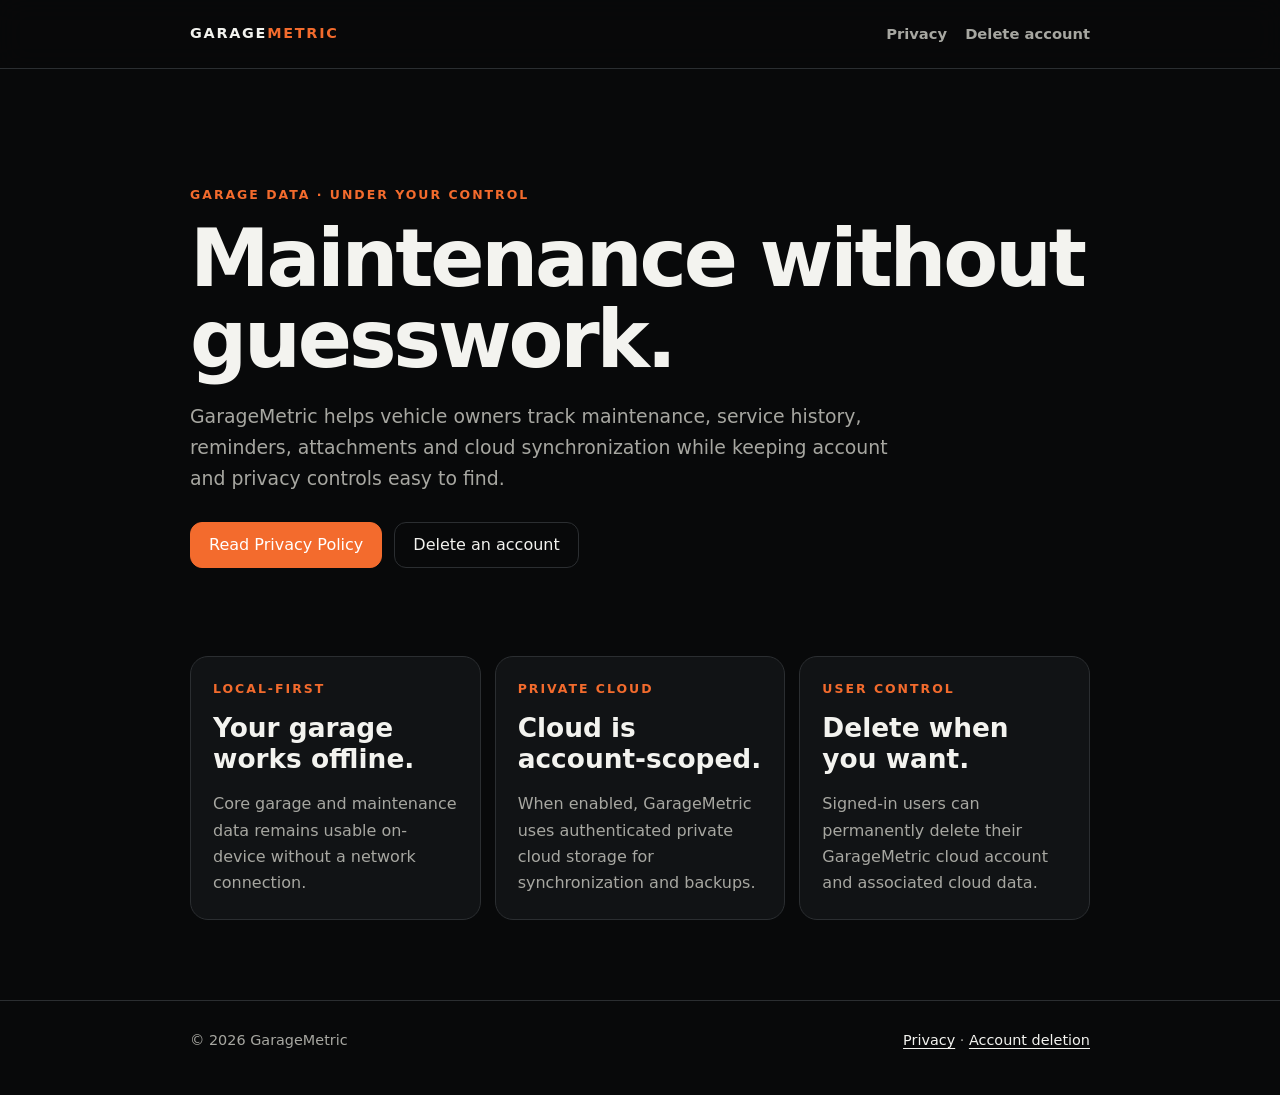
==== index.html @ ada22da9 "feat: add GarageMetric public landing page" ====
<!doctype html>
<html lang="en">
<head>
  <meta charset="utf-8">
  <meta name="viewport" content="width=device-width,initial-scale=1">
  <meta name="description" content="GarageMetric privacy and account controls.">
  <title>GarageMetric</title>
  <link rel="stylesheet" href="./styles.css">
</head>
<body>
<header class="site-header">
  <div class="shell nav">
    <a class="brand" href="./">GARAGE<span>METRIC</span></a>
    <nav class="nav-links" aria-label="Main navigation">
      <a href="./privacy/">Privacy</a>
      <a href="./delete-account/">Delete account</a>
    </nav>
  </div>
</header>
<main>
  <div class="shell">
    <section class="hero">
      <p class="kicker">GARAGE DATA · UNDER YOUR CONTROL</p>
      <h1>Maintenance without guesswork.</h1>
      <p class="lead">
        GarageMetric helps vehicle owners track maintenance, service history,
        reminders, attachments and cloud synchronization while keeping account
        and privacy controls easy to find.
      </p>
      <div class="actions">
        <a class="button" href="./privacy/">Read Privacy Policy</a>
        <a class="button secondary" href="./delete-account/">Delete an account</a>
      </div>
    </section>

    <section class="grid" aria-label="GarageMetric principles">
      <article class="card">
        <p class="kicker">LOCAL-FIRST</p>
        <h2>Your garage works offline.</h2>
        <p class="muted">Core garage and maintenance data remains usable on-device without a network connection.</p>
      </article>
      <article class="card">
        <p class="kicker">PRIVATE CLOUD</p>
        <h2>Cloud is account-scoped.</h2>
        <p class="muted">When enabled, GarageMetric uses authenticated private cloud storage for synchronization and backups.</p>
      </article>
      <article class="card">
        <p class="kicker">USER CONTROL</p>
        <h2>Delete when you want.</h2>
        <p class="muted">Signed-in users can permanently delete their GarageMetric cloud account and associated cloud data.</p>
      </article>
    </section>
  </div>
</main>
<footer class="footer">
  <div class="shell footer-row">
    <span>© 2026 GarageMetric</span>
    <span><a href="./privacy/">Privacy</a> · <a href="./delete-account/">Account deletion</a></span>
  </div>
</footer>
</body>
</html>
---- styles.css ----
:root{
  color-scheme:dark;
  --bg:#08090a;--surface:#111315;--surface-2:#17191c;
  --text:#f3f3ef;--muted:#a7a7a1;--line:#2b2e31;
  --accent:#f36b2d;--danger:#ff6b5f;--max:900px;
}
*{box-sizing:border-box}
html{scroll-behavior:smooth}
body{margin:0;background:var(--bg);color:var(--text);font-family:Inter,ui-sans-serif,system-ui,-apple-system,BlinkMacSystemFont,"Segoe UI",sans-serif;line-height:1.65}
a{color:var(--text);text-underline-offset:3px}a:hover{color:var(--accent)}
.shell{width:min(calc(100% - 32px),var(--max));margin:0 auto}
.site-header{position:sticky;top:0;z-index:10;background:rgba(8,9,10,.88);backdrop-filter:blur(14px);border-bottom:1px solid var(--line)}
.nav{min-height:68px;display:flex;align-items:center;justify-content:space-between;gap:20px}
.brand{text-decoration:none;font-weight:900;letter-spacing:.12em;font-size:.9rem}.brand span{color:var(--accent)}
.nav-links{display:flex;gap:18px;flex-wrap:wrap}.nav-links a{text-decoration:none;color:var(--muted);font-size:.92rem;font-weight:700}.nav-links a:hover{color:var(--text)}
main{padding:72px 0 80px}.hero{padding:44px 0 54px}
.kicker{margin:0 0 12px;color:var(--accent);font-size:.78rem;font-weight:900;letter-spacing:.16em}
h1{font-size:clamp(2.5rem,7vw,5rem);line-height:1.02;letter-spacing:-.04em;margin:0 0 20px}
h2{font-size:1.65rem;line-height:1.2;margin:0 0 14px}h3{font-size:1.05rem;margin:22px 0 6px}
.lead{max-width:720px;font-size:1.18rem;color:var(--muted);margin:0 0 28px}
.actions{display:flex;gap:12px;flex-wrap:wrap}
.button{display:inline-flex;align-items:center;justify-content:center;min-height:46px;padding:0 18px;border-radius:12px;background:var(--accent);color:#fff;text-decoration:none;font-weight:900;border:1px solid var(--accent);cursor:pointer;font:inherit}
.button.secondary{background:transparent;border-color:var(--line);color:var(--text)}.button.danger{background:var(--danger);border-color:var(--danger);color:#130606}.button:disabled{opacity:.55;cursor:not-allowed}
.grid{display:grid;grid-template-columns:repeat(3,minmax(0,1fr));gap:14px;margin-top:34px}
.card{background:var(--surface);border:1px solid var(--line);border-radius:18px;padding:22px}.card p:last-child{margin-bottom:0}
.muted,.meta{color:var(--muted)}.meta{font-size:.9rem}.prose{max-width:760px}.prose section{padding:26px 0;border-top:1px solid var(--line)}.prose p,.prose ul,.prose ol{color:#d5d5d0}.prose li+li{margin-top:8px}
.notice{margin:22px 0;padding:16px 18px;border-radius:14px;border:1px solid #5d4721;background:#19140b;color:#f0d7a4}
.success{padding:14px 16px;border-radius:12px;border:1px solid #315c40;background:#0f1912;color:#bde6c9}
.error{padding:14px 16px;border-radius:12px;border:1px solid #6d302b;background:#1d0e0c;color:#ffc3bd}
.form{display:grid;gap:14px;margin-top:20px}label{font-weight:800;font-size:.92rem}
input[type="email"],input[type="password"]{width:100%;margin-top:6px;border:1px solid var(--line);border-radius:12px;background:var(--surface-2);color:var(--text);padding:13px 14px;font:inherit}
.check{display:flex;align-items:flex-start;gap:10px;color:#d5d5d0}.check input{margin-top:5px}
.footer{border-top:1px solid var(--line);padding:28px 0 42px;color:var(--muted);font-size:.9rem}.footer-row{display:flex;justify-content:space-between;gap:20px;flex-wrap:wrap}
code{background:var(--surface-2);padding:.15em .35em;border-radius:6px}
@media(max-width:720px){.nav{align-items:flex-start;padding:16px 0;flex-direction:column}.grid{grid-template-columns:1fr}main{padding-top:42px}}
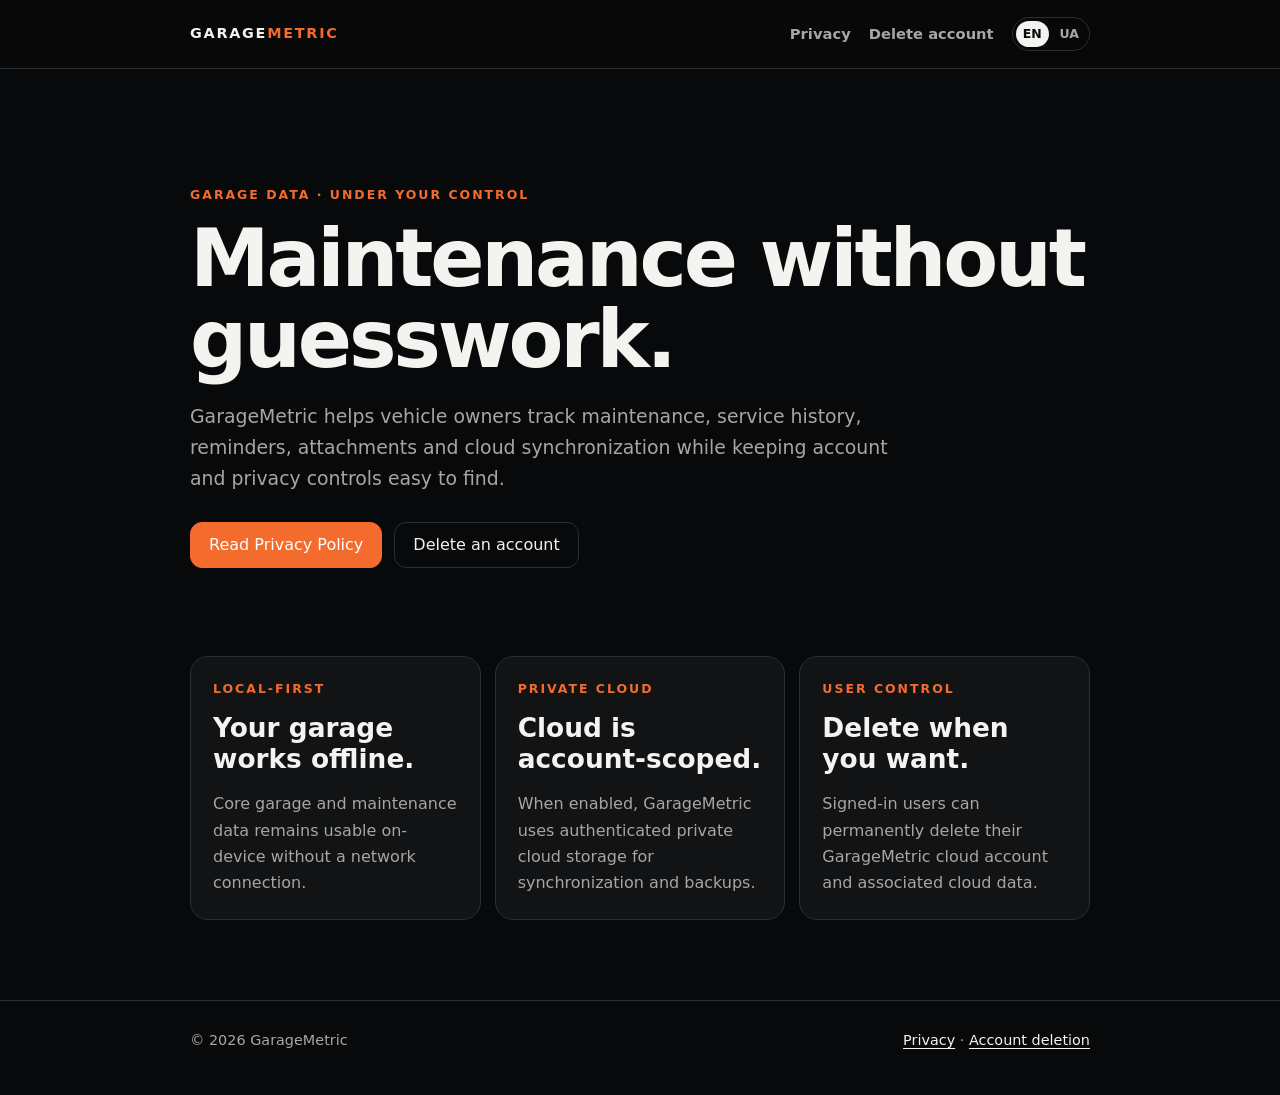
==== commit 435a6560: "feat(i18n): link English home to Ukrainian version" ====
--- a/index.html
+++ b/index.html
@@ -4,6 +4,8 @@
   <meta charset="utf-8">
   <meta name="viewport" content="width=device-width,initial-scale=1">
   <meta name="description" content="GarageMetric privacy and account controls.">
+  <link rel="alternate" hreflang="en" href="https://uglov.github.io/garagemetric-site/">
+  <link rel="alternate" hreflang="uk" href="https://uglov.github.io/garagemetric-site/uk/">
   <title>GarageMetric</title>
   <link rel="stylesheet" href="./styles.css">
 </head>
@@ -14,6 +16,10 @@
     <nav class="nav-links" aria-label="Main navigation">
       <a href="./privacy/">Privacy</a>
       <a href="./delete-account/">Delete account</a>
+      <span class="lang-switch" aria-label="Language">
+        <a class="active" href="./" lang="en">EN</a>
+        <a href="./uk/" lang="uk">UA</a>
+      </span>
     </nav>
   </div>
 </header>
--- a/styles.css
+++ b/styles.css
@@ -12,7 +12,7 @@
 .site-header{position:sticky;top:0;z-index:10;background:rgba(8,9,10,.88);backdrop-filter:blur(14px);border-bottom:1px solid var(--line)}
 .nav{min-height:68px;display:flex;align-items:center;justify-content:space-between;gap:20px}
 .brand{text-decoration:none;font-weight:900;letter-spacing:.12em;font-size:.9rem}.brand span{color:var(--accent)}
-.nav-links{display:flex;gap:18px;flex-wrap:wrap}.nav-links a{text-decoration:none;color:var(--muted);font-size:.92rem;font-weight:700}.nav-links a:hover{color:var(--text)}
+.nav-links{display:flex;gap:18px;flex-wrap:wrap;align-items:center}.nav-links a{text-decoration:none;color:var(--muted);font-size:.92rem;font-weight:700}.nav-links a:hover{color:var(--text)}.lang-switch{display:inline-flex;gap:4px;padding:3px;border:1px solid var(--line);border-radius:999px}.lang-switch a{padding:3px 7px;border-radius:999px;font-size:.78rem}.lang-switch a.active{background:var(--text);color:var(--bg)}
 main{padding:72px 0 80px}.hero{padding:44px 0 54px}
 .kicker{margin:0 0 12px;color:var(--accent);font-size:.78rem;font-weight:900;letter-spacing:.16em}
 h1{font-size:clamp(2.5rem,7vw,5rem);line-height:1.02;letter-spacing:-.04em;margin:0 0 20px}
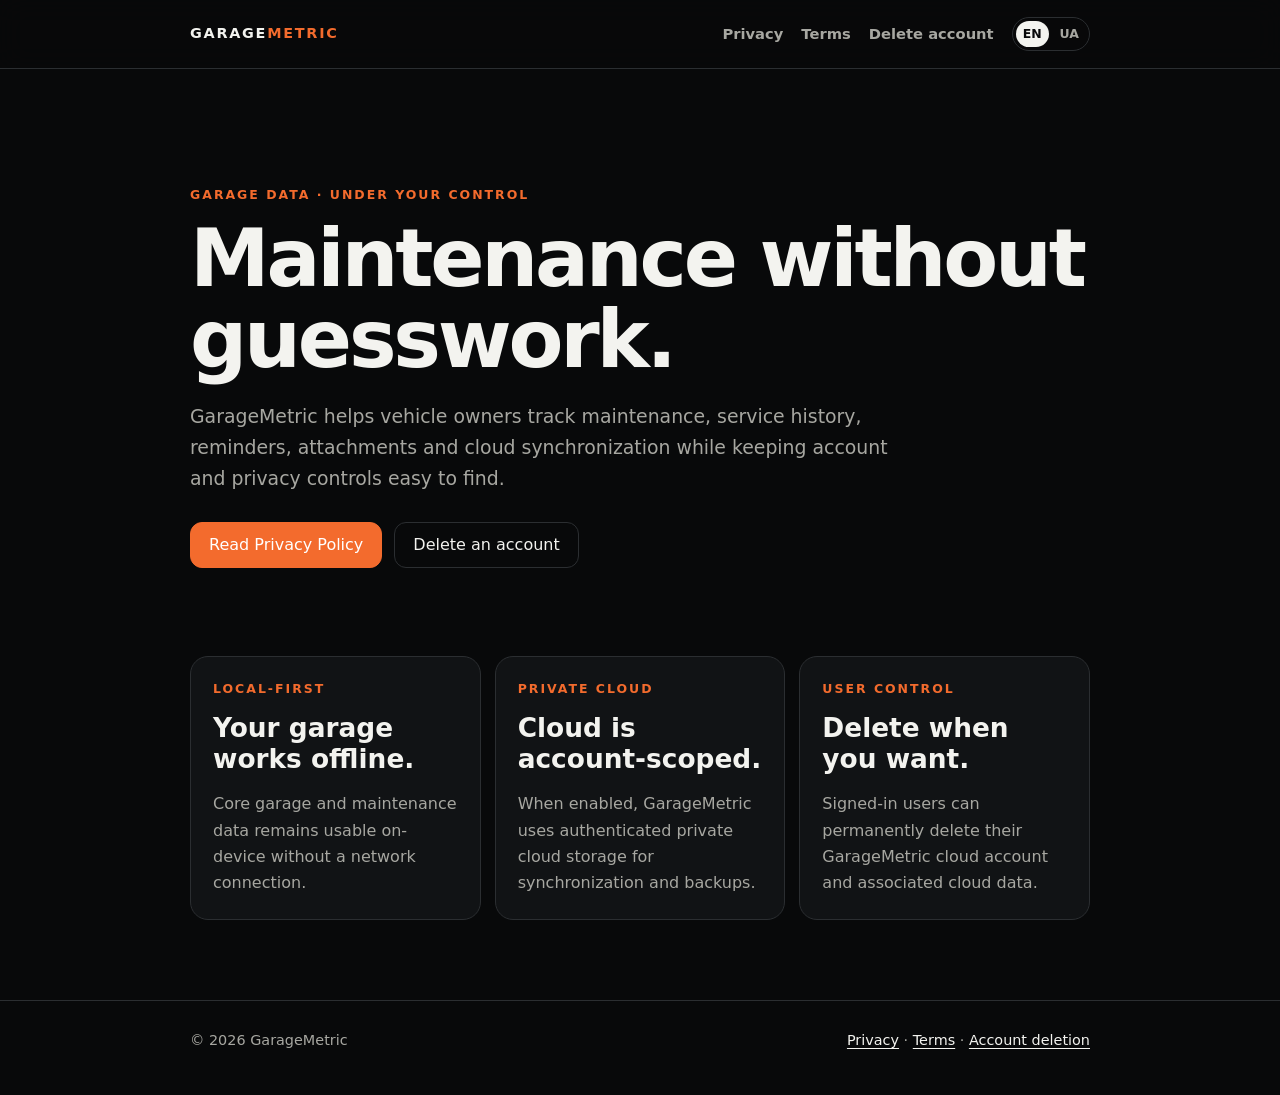
==== commit 6520e66b: "feat(site): link Terms from English home" ====
--- a/index.html
+++ b/index.html
@@ -15,6 +15,7 @@
     <a class="brand" href="./">GARAGE<span>METRIC</span></a>
     <nav class="nav-links" aria-label="Main navigation">
       <a href="./privacy/">Privacy</a>
+      <a href="./terms/">Terms</a>
       <a href="./delete-account/">Delete account</a>
       <span class="lang-switch" aria-label="Language">
         <a class="active" href="./" lang="en">EN</a>
@@ -61,7 +62,7 @@
 <footer class="footer">
   <div class="shell footer-row">
     <span>© 2026 GarageMetric</span>
-    <span><a href="./privacy/">Privacy</a> · <a href="./delete-account/">Account deletion</a></span>
+    <span><a href="./privacy/">Privacy</a> · <a href="./terms/">Terms</a> · <a href="./delete-account/">Account deletion</a></span>
   </div>
 </footer>
 </body>
